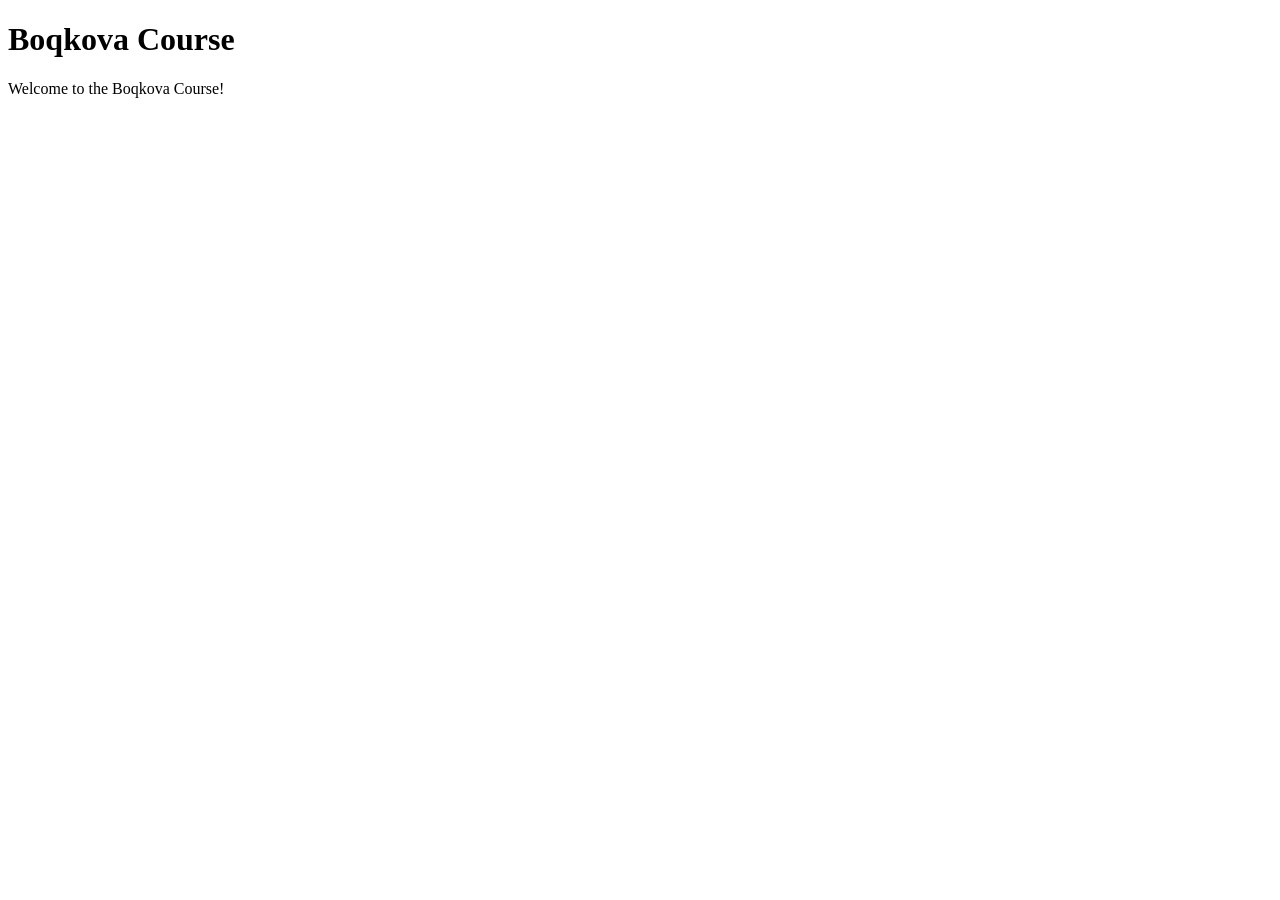
==== index.html @ 5379ef70 "Initial commit" ====
<!DOCTYPE html>
<html lang="en">
<head>
    <meta charset="UTF-8">
    <meta name="viewport" content="width=device-width, initial-scale=1.0">
    <title>Boqkova Course</title>
</head>
<body>
    <h1>Boqkova Course</h1>
    <p>Welcome to the Boqkova Course!</p>
</body>
</html>
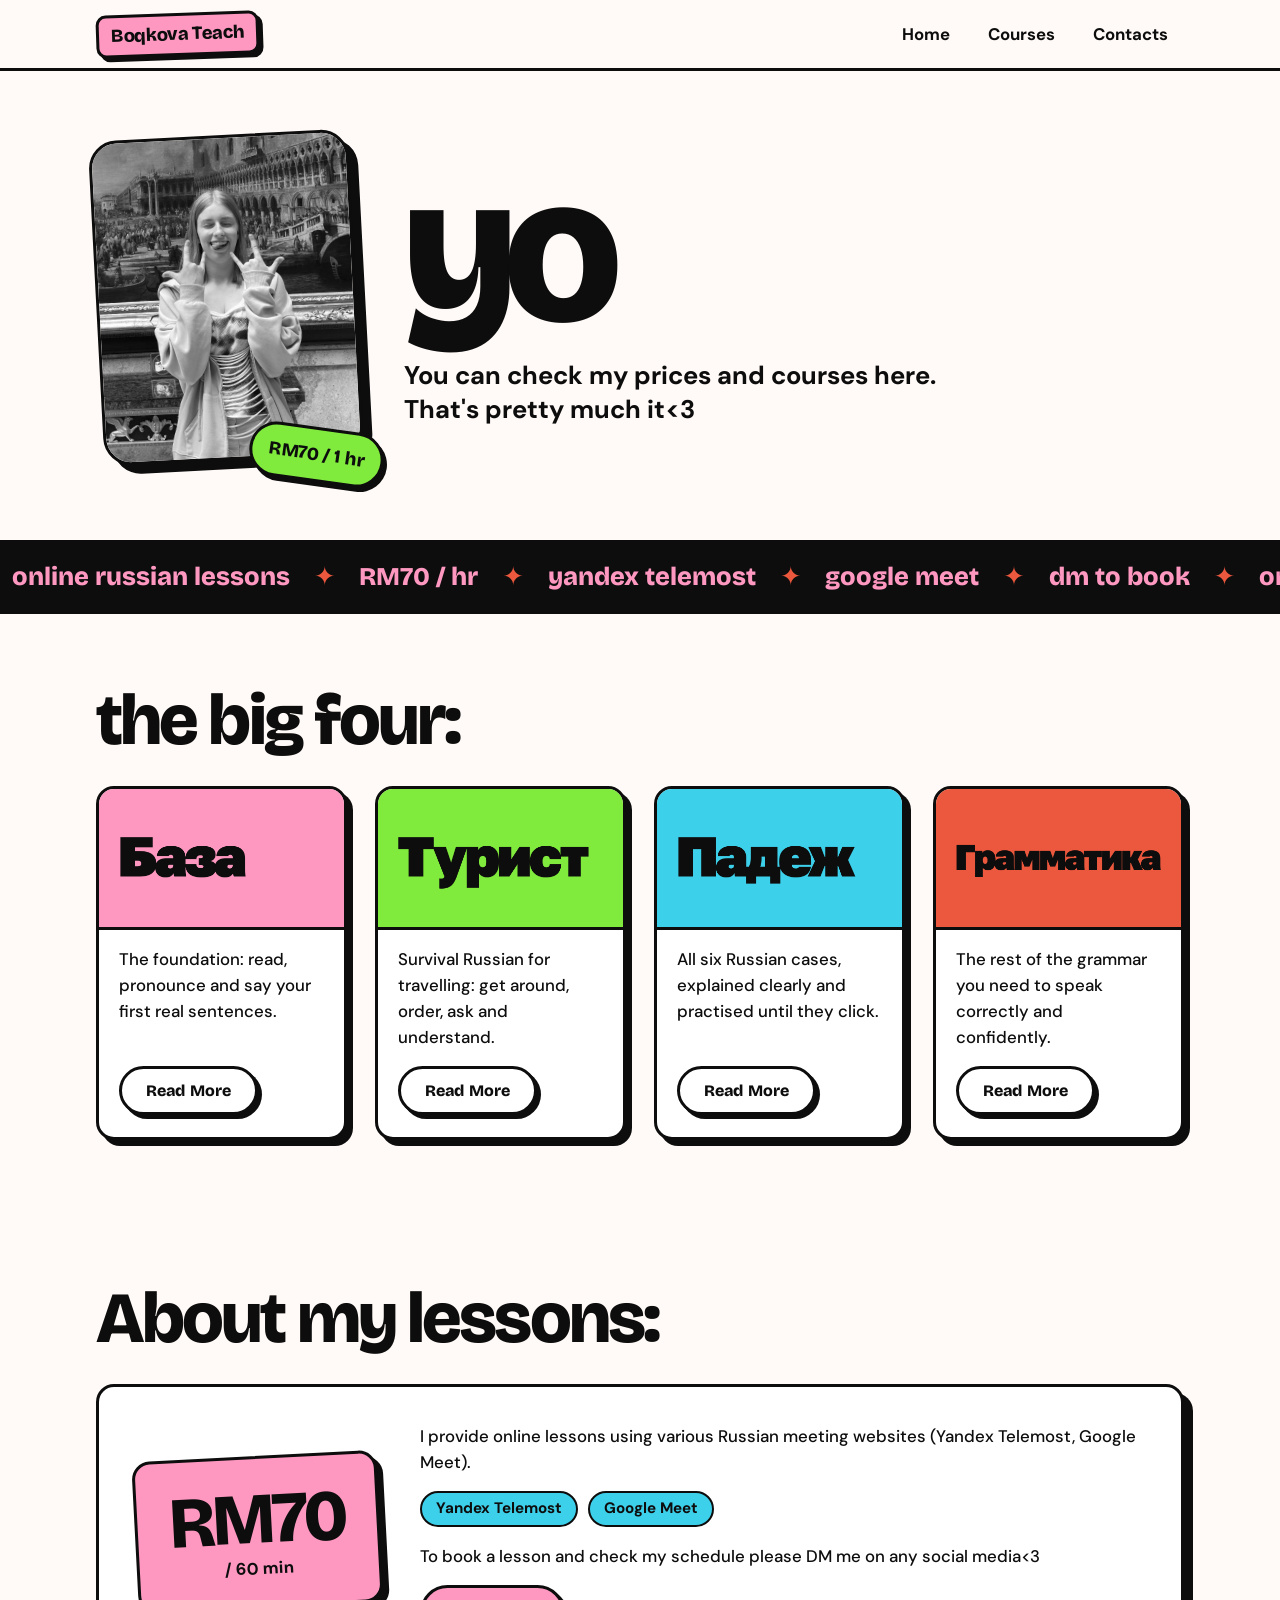
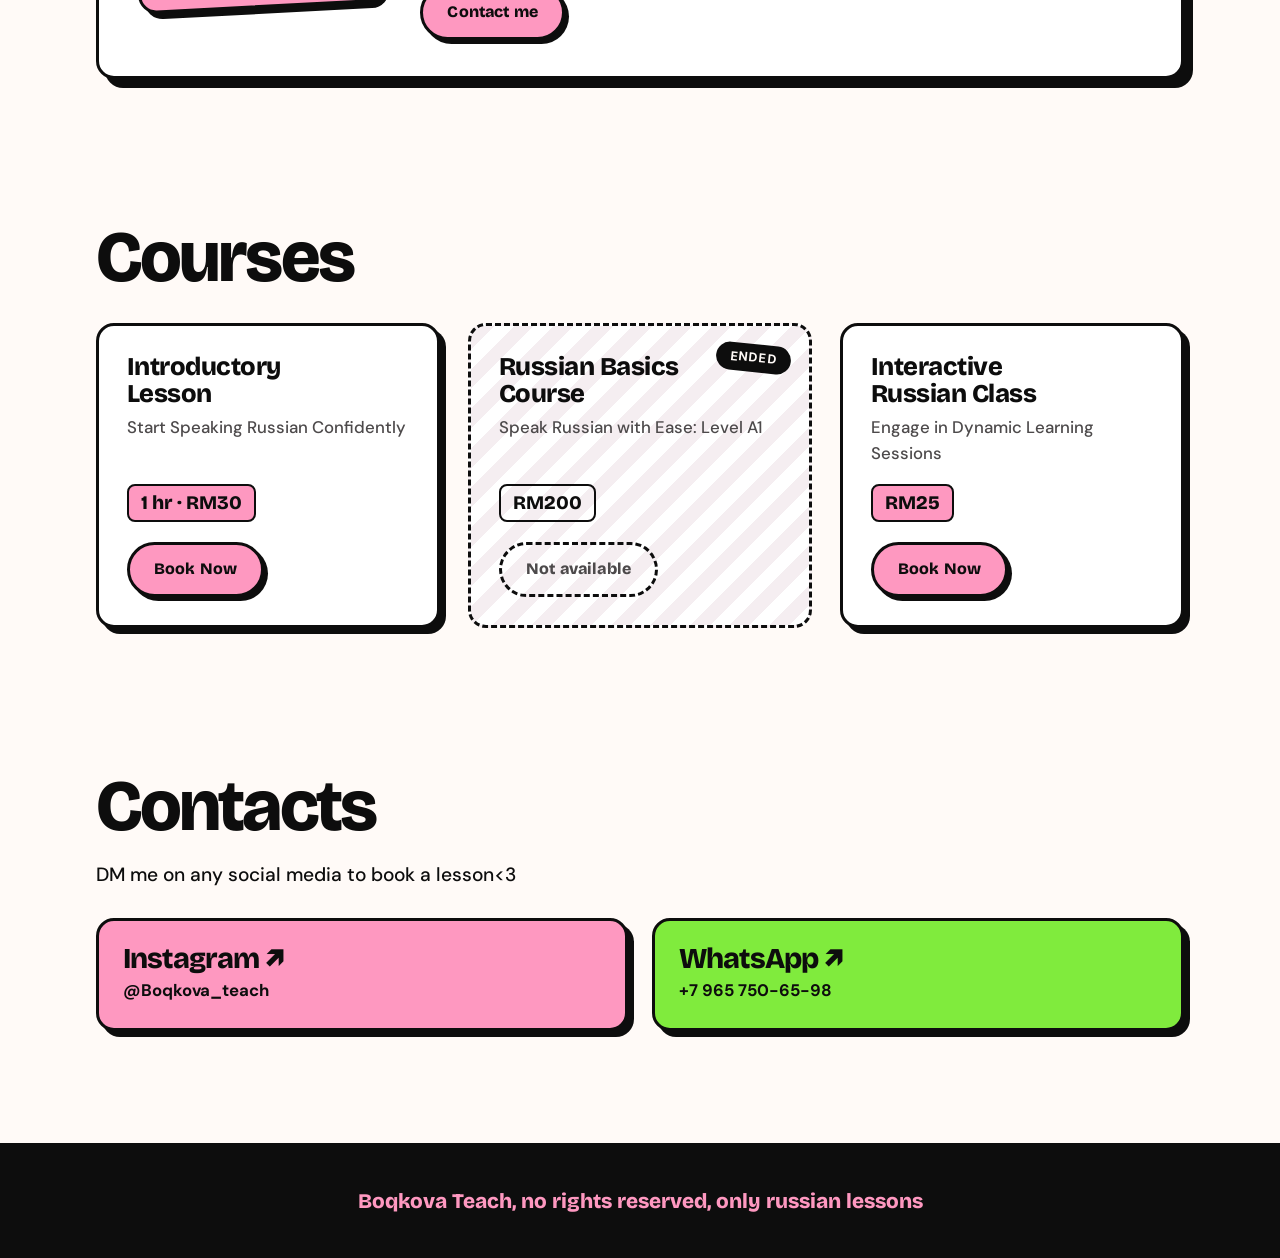
==== commit 132080cb: "Initial commit from Kates prompts from claude" ====
--- a/index.html
+++ b/index.html
@@ -3,10 +3,47 @@
 <head>
     <meta charset="UTF-8">
     <meta name="viewport" content="width=device-width, initial-scale=1.0">
-    <title>Boqkova Course</title>
+    <meta name="description" content="Online Russian lessons with Boqkova Teach.">
+    <title>Boqkova Teach</title>
+    <link rel="preconnect" href="https://fonts.googleapis.com">
+    <link rel="preconnect" href="https://fonts.gstatic.com" crossorigin>
+    <link rel="stylesheet" href="https://fonts.googleapis.com/css2?family=Bricolage+Grotesque:opsz,wght@12..96,700..800&family=Golos+Text:wght@800..900&family=DM+Sans:wght@400;500;600;700&display=swap">
+    <link rel="stylesheet" href="css/styles.css">
+
+    <!--
+        Scripts load in this order on purpose: content -> models -> components -> app.
+        A class must be loaded before any class that extends or uses it.
+    -->
+    <script defer src="js/data/site-data.js"></script>
+
+    <script defer src="js/models/Price.js"></script>
+    <script defer src="js/models/Duration.js"></script>
+    <script defer src="js/models/Offering.js"></script>
+    <script defer src="js/models/Pack.js"></script>
+    <script defer src="js/models/Course.js"></script>
+    <script defer src="js/models/LessonInfo.js"></script>
+    <script defer src="js/models/SocialLink.js"></script>
+
+    <script defer src="js/components/Component.js"></script>
+    <script defer src="js/components/Section.js"></script>
+    <script defer src="js/components/Header.js"></script>
+    <script defer src="js/components/HeroSection.js"></script>
+    <script defer src="js/components/Marquee.js"></script>
+    <script defer src="js/components/PackCard.js"></script>
+    <script defer src="js/components/PackDetail.js"></script>
+    <script defer src="js/components/PackSection.js"></script>
+    <script defer src="js/components/LessonSection.js"></script>
+    <script defer src="js/components/CourseCard.js"></script>
+    <script defer src="js/components/CourseSection.js"></script>
+    <script defer src="js/components/ContactSection.js"></script>
+    <script defer src="js/components/Footer.js"></script>
+    <script defer src="js/components/Modal.js"></script>
+
+    <script defer src="js/App.js"></script>
+    <script defer src="js/main.js"></script>
 </head>
 <body>
-    <h1>Boqkova Course</h1>
-    <p>Welcome to the Boqkova Course!</p>
+    <div id="app"></div>
+    <noscript>Please enable JavaScript to view this website.</noscript>
 </body>
-</html>+</html>
--- a/css/styles.css
+++ b/css/styles.css
@@ -0,0 +1,708 @@
+/* ---------- Theme ---------- */
+:root {
+  --bg: #fffaf7;
+  --surface: #ffffff;
+  --ink: #0d0d0d;
+  --muted: #4d4a4b;
+  --pink: #fe98c0;
+  --green: #80eb3d;
+  --blue: #3dd0eb;
+  --red: #eb583d;
+
+  --border: 3px solid var(--ink);
+  --radius: 18px;
+  --shadow: 6px 6px 0 var(--ink);
+  --shadow-sm: 4px 4px 0 var(--ink);
+  --shadow-lg: 9px 9px 0 var(--ink);
+
+  /* Bricolage has no Cyrillic, so any Russian text in headings falls back to Golos Text (also used in the pack images). */
+  --font-display: "Bricolage Grotesque", "Golos Text", "Arial Black", system-ui, sans-serif;
+  --font-body: "DM Sans", system-ui, -apple-system, "Segoe UI", sans-serif;
+  --max-width: 1120px;
+  color-scheme: light;
+}
+
+/* ---------- Base ---------- */
+*,
+*::before,
+*::after {
+  box-sizing: border-box;
+}
+
+html {
+  scroll-behavior: smooth;
+  scroll-padding-top: 84px;
+}
+
+body {
+  margin: 0;
+  background: var(--bg);
+  color: var(--ink);
+  font-family: var(--font-body);
+  font-size: 1.05rem;
+  line-height: 1.55;
+  -webkit-font-smoothing: antialiased;
+}
+
+img {
+  max-width: 100%;
+}
+
+a {
+  color: inherit;
+}
+
+::selection {
+  background: var(--pink);
+  color: var(--ink);
+}
+
+.container {
+  max-width: var(--max-width);
+  margin: 0 auto;
+  padding: 0 16px;
+}
+
+.muted {
+  color: var(--muted);
+}
+
+/* ---------- Buttons ---------- */
+.btn {
+  display: inline-block;
+  padding: 12px 24px;
+  border: var(--border);
+  border-radius: 999px;
+  background: var(--pink);
+  color: var(--ink);
+  font-family: var(--font-display);
+  font-size: 1rem;
+  font-weight: 800;
+  letter-spacing: 0.01em;
+  text-decoration: none;
+  cursor: pointer;
+  box-shadow: var(--shadow-sm);
+  transition: transform 0.12s ease, box-shadow 0.12s ease;
+}
+
+.btn:hover {
+  transform: translate(-2px, -2px);
+  box-shadow: var(--shadow);
+}
+
+.btn:active {
+  transform: translate(3px, 3px);
+  box-shadow: 0 0 0 var(--ink);
+}
+
+.btn:focus-visible,
+.nav__link:focus-visible,
+.contact-card:focus-visible,
+.modal__close:focus-visible {
+  outline: 3px dashed var(--ink);
+  outline-offset: 4px;
+}
+
+.btn--ghost {
+  background: var(--surface);
+  color: var(--ink);
+  box-shadow: var(--shadow-sm);
+}
+
+.btn--ghost:hover {
+  box-shadow: var(--shadow);
+}
+
+.btn--ghost:active {
+  box-shadow: 0 0 0 var(--ink);
+}
+
+.btn--disabled,
+.btn--disabled:hover,
+.btn--disabled:active {
+  background: transparent;
+  color: var(--muted);
+  border-style: dashed;
+  box-shadow: none;
+  transform: none;
+  cursor: not-allowed;
+}
+
+/* ---------- Header ---------- */
+.header {
+  position: sticky;
+  top: 0;
+  z-index: 10;
+  background: var(--bg);
+  border-bottom: var(--border);
+}
+
+.header__inner {
+  display: flex;
+  align-items: center;
+  justify-content: space-between;
+  gap: 12px 24px;
+  min-height: 68px;
+  padding-block: 12px;
+  flex-wrap: wrap;
+}
+
+.header__brand {
+  padding: 4px 12px;
+  border: var(--border);
+  border-radius: 10px;
+  background: var(--pink);
+  box-shadow: var(--shadow-sm);
+  font-family: var(--font-display);
+  font-size: 1.15rem;
+  font-weight: 800;
+  letter-spacing: -0.02em;
+  text-decoration: none;
+  transform: rotate(-2deg);
+}
+
+.nav {
+  display: flex;
+  flex-wrap: wrap;
+  gap: 6px;
+}
+
+.nav__link {
+  padding: 6px 14px;
+  border: 2px solid transparent;
+  border-radius: 999px;
+  font-weight: 700;
+  text-decoration: none;
+  transition: background 0.12s ease, border-color 0.12s ease;
+}
+
+.nav__link:hover {
+  background: var(--surface);
+  border-color: var(--ink);
+}
+
+/* ---------- Marquee ---------- */
+.marquee {
+  display: flex;
+  overflow: hidden;
+  border-block: var(--border);
+  background: var(--ink);
+  color: var(--pink);
+  font-family: var(--font-display);
+  font-size: clamp(1.1rem, 3vw, 1.6rem);
+  font-weight: 800;
+  white-space: nowrap;
+  user-select: none;
+}
+
+.marquee__track {
+  display: flex;
+  flex-shrink: 0;
+  align-items: center;
+  gap: 24px;
+  padding: 14px 12px;
+  animation: marquee 28s linear infinite;
+}
+
+.marquee__star {
+  color: var(--red);
+}
+
+@keyframes marquee {
+  to {
+    transform: translateX(-100%);
+  }
+}
+
+@media (prefers-reduced-motion: reduce) {
+  .marquee__track {
+    animation: none;
+  }
+
+  html {
+    scroll-behavior: auto;
+  }
+}
+
+/* ---------- Sections ---------- */
+.section {
+  padding: 72px 0;
+}
+
+.section__heading {
+  margin: 0 0 32px;
+  font-family: var(--font-display);
+  font-size: clamp(2.4rem, 7vw, 4.5rem);
+  font-weight: 800;
+  line-height: 0.95;
+  letter-spacing: -0.04em;
+}
+
+.section__lead {
+  margin: -12px 0 28px;
+  font-size: 1.2rem;
+  font-weight: 500;
+}
+
+/* ---------- Hero ---------- */
+.section--home {
+  padding: 64px 0 80px;
+}
+
+.hero {
+  display: flex;
+  align-items: center;
+  gap: 48px;
+}
+
+.hero__media {
+  position: relative;
+  flex-shrink: 0;
+}
+
+.hero__avatar {
+  display: block;
+  width: 260px;
+  aspect-ratio: 4 / 5;
+  border: var(--border);
+  border-radius: 28px;
+  background: var(--surface);
+  object-fit: cover;
+  box-shadow: var(--shadow-lg);
+  transform: rotate(-3deg);
+}
+
+.hero__avatar--letter {
+  display: grid;
+  place-items: center;
+  background: linear-gradient(135deg, var(--pink), var(--blue));
+  font-family: var(--font-display);
+  font-size: 9rem;
+  font-weight: 800;
+  line-height: 1;
+}
+
+.hero__sticker {
+  position: absolute;
+  right: -28px;
+  bottom: -22px;
+  padding: 10px 16px;
+  border: var(--border);
+  border-radius: 999px;
+  background: var(--green);
+  box-shadow: var(--shadow-sm);
+  font-family: var(--font-display);
+  font-size: 1.15rem;
+  font-weight: 800;
+  white-space: nowrap;
+  transform: rotate(8deg);
+}
+
+.hero__greeting {
+  margin: 0;
+  font-family: var(--font-display);
+  font-size: clamp(6rem, 22vw, 13rem);
+  font-weight: 800;
+  line-height: 0.8;
+  letter-spacing: -0.06em;
+}
+
+.hero__lead {
+  max-width: 30ch;
+  margin: 24px 0 0;
+  font-size: clamp(1.2rem, 2.6vw, 1.6rem);
+  font-weight: 700;
+  line-height: 1.3;
+}
+
+/* ---------- Packs ---------- */
+.pack-grid {
+  display: grid;
+  grid-template-columns: repeat(auto-fit, minmax(230px, 1fr));
+  gap: 28px;
+}
+
+.pack-card {
+  display: flex;
+  flex-direction: column;
+  gap: 16px;
+  padding: 0 0 22px;
+  border: var(--border);
+  border-radius: var(--radius);
+  background: var(--surface);
+  overflow: hidden;
+  box-shadow: var(--shadow);
+  transition: transform 0.15s ease, box-shadow 0.15s ease;
+}
+
+.pack-card:hover {
+  transform: translate(-3px, -3px) rotate(-1deg);
+  box-shadow: var(--shadow-lg);
+}
+
+.pack-card__banner {
+  display: flex;
+  align-items: flex-end;
+  min-height: 150px;
+  padding: 18px 20px;
+  border-bottom: var(--border);
+  background: var(--pack-color);
+}
+
+.pack-card__banner--image {
+  display: block;
+  min-height: 0;
+  margin: 0;
+  padding: 0;
+}
+
+.pack-card__image,
+.pack-detail__image {
+  display: block;
+  width: 100%;
+  aspect-ratio: 16 / 9;
+  object-fit: cover;
+}
+
+.pack-card__title {
+  margin: 0;
+  font-family: var(--font-display);
+  font-size: 2rem;
+  font-weight: 800;
+  line-height: 0.95;
+  letter-spacing: -0.03em;
+}
+
+.pack-card__summary {
+  flex: 1;
+  margin: 0;
+  padding: 0 20px;
+  font-weight: 500;
+}
+
+.pack-card .btn {
+  align-self: flex-start;
+  margin-left: 20px;
+}
+
+/* ---------- Lessons ---------- */
+.lesson-info {
+  display: grid;
+  grid-template-columns: auto 1fr;
+  gap: 40px;
+  align-items: center;
+  padding: 36px;
+  border: var(--border);
+  border-radius: var(--radius);
+  background: var(--surface);
+  box-shadow: var(--shadow-lg);
+}
+
+.lesson-info__price {
+  display: flex;
+  flex-direction: column;
+  align-items: center;
+  padding: 24px 32px;
+  border: var(--border);
+  border-radius: var(--radius);
+  background: var(--pink);
+  box-shadow: var(--shadow);
+  transform: rotate(-3deg);
+}
+
+.lesson-info__amount {
+  font-family: var(--font-display);
+  font-size: clamp(3rem, 8vw, 4.5rem);
+  font-weight: 800;
+  line-height: 1;
+  letter-spacing: -0.04em;
+}
+
+.lesson-info__per {
+  font-weight: 700;
+}
+
+.lesson-info__text p {
+  margin: 0 0 16px;
+  font-weight: 500;
+}
+
+.chips {
+  display: flex;
+  flex-wrap: wrap;
+  gap: 10px;
+  margin: 0 0 16px;
+  padding: 0;
+  list-style: none;
+}
+
+.chip {
+  padding: 4px 14px;
+  border: 2px solid var(--ink);
+  border-radius: 999px;
+  background: var(--blue);
+  font-size: 0.95rem;
+  font-weight: 700;
+}
+
+/* ---------- Courses ---------- */
+.course-grid {
+  display: grid;
+  grid-template-columns: repeat(auto-fit, minmax(260px, 1fr));
+  gap: 28px;
+}
+
+.course-card {
+  position: relative;
+  display: flex;
+  flex-direction: column;
+  padding: 28px;
+  border: var(--border);
+  border-radius: var(--radius);
+  background: var(--surface);
+  box-shadow: var(--shadow);
+}
+
+.course-card--ended {
+  background: repeating-linear-gradient(-45deg, var(--surface) 0 14px, #f5eef1 14px 28px);
+  box-shadow: none;
+  border-style: dashed;
+}
+
+.course-card__title {
+  margin: 0 0 6px;
+  padding-right: 64px;
+  font-family: var(--font-display);
+  font-size: 1.6rem;
+  font-weight: 800;
+  line-height: 1.05;
+  letter-spacing: -0.02em;
+}
+
+.course-card__tagline {
+  flex: 1;
+  margin: 0 0 18px;
+  color: var(--muted);
+  font-weight: 500;
+}
+
+.course-card__meta {
+  align-self: flex-start;
+  margin: 0 0 20px;
+  padding: 2px 12px;
+  border: 2px solid var(--ink);
+  border-radius: 8px;
+  background: var(--pink);
+  font-family: var(--font-display);
+  font-size: 1.2rem;
+  font-weight: 800;
+}
+
+.course-card--ended .course-card__meta {
+  background: transparent;
+}
+
+.course-card .btn {
+  align-self: flex-start;
+}
+
+.badge {
+  position: absolute;
+  top: 18px;
+  right: 18px;
+  padding: 2px 12px;
+  border: 2px solid var(--ink);
+  border-radius: 999px;
+  background: var(--ink);
+  color: var(--bg);
+  font-size: 0.8rem;
+  font-weight: 800;
+  text-transform: uppercase;
+  letter-spacing: 0.06em;
+  transform: rotate(6deg);
+}
+
+/* ---------- Contacts ---------- */
+.contact-list {
+  display: grid;
+  grid-template-columns: repeat(auto-fit, minmax(240px, 1fr));
+  gap: 24px;
+  margin: 0;
+  padding: 0;
+  list-style: none;
+}
+
+.contact-list li:nth-child(4n + 1) .contact-card { background: var(--pink); }
+.contact-list li:nth-child(4n + 2) .contact-card { background: var(--green); }
+.contact-list li:nth-child(4n + 3) .contact-card { background: var(--blue); }
+.contact-list li:nth-child(4n + 4) .contact-card { background: var(--red); }
+
+.contact-card {
+  display: flex;
+  flex-direction: column;
+  gap: 4px;
+  padding: 24px;
+  border: var(--border);
+  border-radius: var(--radius);
+  box-shadow: var(--shadow);
+  text-decoration: none;
+  transition: transform 0.12s ease, box-shadow 0.12s ease;
+}
+
+.contact-card:hover {
+  transform: translate(-3px, -3px);
+  box-shadow: var(--shadow-lg);
+}
+
+.contact-card__platform {
+  font-family: var(--font-display);
+  font-size: 1.8rem;
+  font-weight: 800;
+  line-height: 1;
+  letter-spacing: -0.03em;
+}
+
+.contact-card__platform::after {
+  content: " ↗";
+}
+
+.contact-card__handle {
+  font-weight: 700;
+  overflow-wrap: anywhere;
+}
+
+/* ---------- Footer ---------- */
+.footer {
+  margin-top: 40px;
+  padding: 40px 0;
+  border-top: var(--border);
+  background: var(--ink);
+  color: var(--pink);
+  font-family: var(--font-display);
+  font-size: clamp(1rem, 2.5vw, 1.3rem);
+  font-weight: 800;
+  text-align: center;
+}
+
+/* ---------- Modal ---------- */
+.modal {
+  width: min(580px, calc(100vw - 32px));
+  padding: 0;
+  border: var(--border);
+  border-radius: var(--radius);
+  background: var(--surface);
+  color: var(--ink);
+  box-shadow: var(--shadow-lg);
+}
+
+.modal::backdrop {
+  background: rgba(13, 13, 13, 0.55);
+  backdrop-filter: blur(3px);
+}
+
+.modal__inner {
+  position: relative;
+  padding: 32px;
+}
+
+.modal__close {
+  position: absolute;
+  top: 14px;
+  right: 14px;
+  width: 40px;
+  height: 40px;
+  border: var(--border);
+  border-radius: 50%;
+  background: var(--surface);
+  color: var(--ink);
+  font-size: 1.5rem;
+  font-weight: 800;
+  line-height: 1;
+  cursor: pointer;
+}
+
+.modal__close:hover {
+  background: var(--pink);
+}
+
+.pack-detail__title {
+  display: inline-block;
+  margin: 0 0 16px;
+  padding: 6px 16px;
+  border: var(--border);
+  border-radius: 12px;
+  background: var(--pack-color);
+  box-shadow: var(--shadow-sm);
+  font-family: var(--font-display);
+  font-size: 1.8rem;
+  font-weight: 800;
+  letter-spacing: -0.03em;
+  transform: rotate(-2deg);
+}
+
+.pack-detail__media {
+  margin: 36px 0 20px;
+  border: var(--border);
+  border-radius: 12px;
+  overflow: hidden;
+  box-shadow: var(--shadow-sm);
+  transform: rotate(-1.5deg);
+}
+
+.pack-detail h4 {
+  margin: 20px 0 8px;
+  font-family: var(--font-display);
+  font-size: 1.2rem;
+  font-weight: 800;
+}
+
+.pack-detail__list {
+  margin: 0 0 20px;
+  padding: 0;
+  list-style: none;
+}
+
+.pack-detail__list li {
+  padding: 6px 0;
+  font-weight: 600;
+}
+
+.pack-detail__list li::before {
+  content: "✦ ";
+  color: var(--red);
+}
+
+/* ---------- Mobile ---------- */
+@media (max-width: 720px) {
+  .hero {
+    flex-direction: column;
+    align-items: flex-start;
+    gap: 40px;
+  }
+
+  .hero__avatar {
+    width: 210px;
+  }
+
+  .hero__avatar--letter {
+    font-size: 7rem;
+  }
+
+  .hero__sticker {
+    right: -24px;
+  }
+
+  .lesson-info {
+    grid-template-columns: 1fr;
+    gap: 28px;
+    padding: 24px;
+  }
+
+  .lesson-info__price {
+    justify-self: start;
+  }
+
+  .section {
+    padding: 52px 0;
+  }
+}
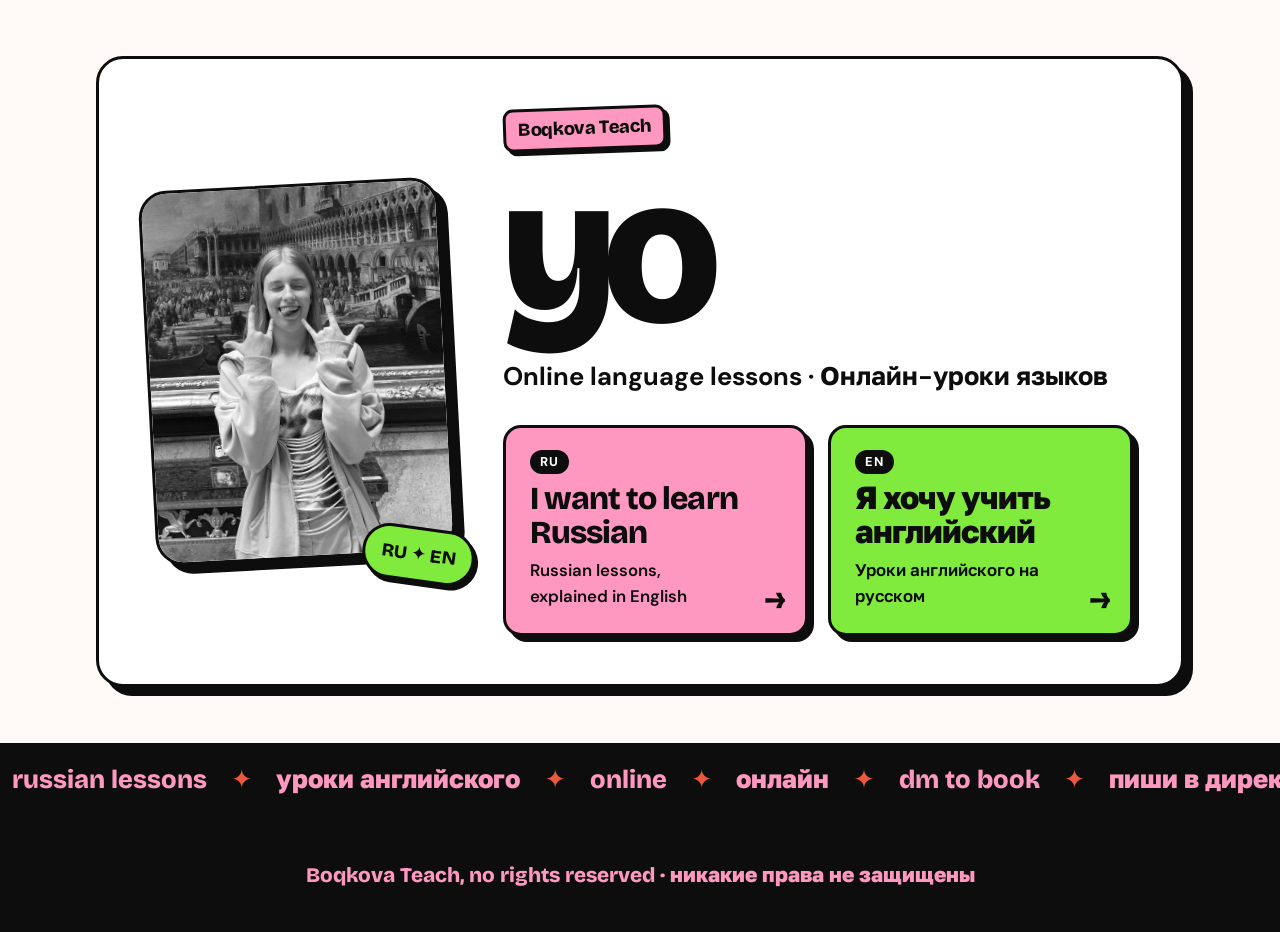
==== commit 17ee6c56: "Added more content, and russian version of the website" ====
--- a/index.html
+++ b/index.html
@@ -3,47 +3,32 @@
 <head>
     <meta charset="UTF-8">
     <meta name="viewport" content="width=device-width, initial-scale=1.0">
-    <meta name="description" content="Online Russian lessons with Boqkova Teach.">
-    <title>Boqkova Teach</title>
+    <meta name="description" content="Online Russian and English lessons with Boqkova Teach. Онлайн-уроки русского и английского.">
+    <title>Boqkova Teach · Russian &amp; English lessons</title>
     <link rel="preconnect" href="https://fonts.googleapis.com">
     <link rel="preconnect" href="https://fonts.gstatic.com" crossorigin>
-    <link rel="stylesheet" href="https://fonts.googleapis.com/css2?family=Bricolage+Grotesque:opsz,wght@12..96,700..800&family=Golos+Text:wght@800..900&family=DM+Sans:wght@400;500;600;700&display=swap">
+    <link rel="stylesheet" href="https://fonts.googleapis.com/css2?family=Bricolage+Grotesque:opsz,wght@12..96,700..800&family=Golos+Text:wght@400..900&family=DM+Sans:wght@400;500;600;700&display=swap">
     <link rel="stylesheet" href="css/styles.css">
 
-    <!--
-        Scripts load in this order on purpose: content -> models -> components -> app.
-        A class must be loaded before any class that extends or uses it.
-    -->
-    <script defer src="js/data/site-data.js"></script>
+    <!-- Intro page: visitors choose which language website to open. -->
+    <script defer src="js/data/intro-data.js"></script>
 
-    <script defer src="js/models/Price.js"></script>
-    <script defer src="js/models/Duration.js"></script>
-    <script defer src="js/models/Offering.js"></script>
-    <script defer src="js/models/Pack.js"></script>
-    <script defer src="js/models/Course.js"></script>
-    <script defer src="js/models/LessonInfo.js"></script>
-    <script defer src="js/models/SocialLink.js"></script>
+    <script defer src="js/models/LanguageChoice.js"></script>
 
     <script defer src="js/components/Component.js"></script>
-    <script defer src="js/components/Section.js"></script>
-    <script defer src="js/components/Header.js"></script>
-    <script defer src="js/components/HeroSection.js"></script>
     <script defer src="js/components/Marquee.js"></script>
-    <script defer src="js/components/PackCard.js"></script>
-    <script defer src="js/components/PackDetail.js"></script>
-    <script defer src="js/components/PackSection.js"></script>
-    <script defer src="js/components/LessonSection.js"></script>
-    <script defer src="js/components/CourseCard.js"></script>
-    <script defer src="js/components/CourseSection.js"></script>
-    <script defer src="js/components/ContactSection.js"></script>
     <script defer src="js/components/Footer.js"></script>
-    <script defer src="js/components/Modal.js"></script>
+    <script defer src="js/components/ChoiceButton.js"></script>
+    <script defer src="js/components/IntroBanner.js"></script>
 
-    <script defer src="js/App.js"></script>
-    <script defer src="js/main.js"></script>
+    <script defer src="js/IntroApp.js"></script>
+    <script defer src="js/intro-main.js"></script>
 </head>
-<body>
+<body class="page-intro">
     <div id="app"></div>
-    <noscript>Please enable JavaScript to view this website.</noscript>
+    <noscript>
+        <a href="learn-russian.html">I want to learn Russian</a> ·
+        <a href="learn-english.html">Я хочу учить английский</a>
+    </noscript>
 </body>
 </html>
--- a/css/styles.css
+++ b/css/styles.css
@@ -17,7 +17,7 @@
 
   /* Bricolage has no Cyrillic, so any Russian text in headings falls back to Golos Text (also used in the pack images). */
   --font-display: "Bricolage Grotesque", "Golos Text", "Arial Black", system-ui, sans-serif;
-  --font-body: "DM Sans", system-ui, -apple-system, "Segoe UI", sans-serif;
+  --font-body: "DM Sans", "Golos Text", system-ui, -apple-system, "Segoe UI", sans-serif;
   --max-width: 1120px;
   color-scheme: light;
 }
@@ -706,3 +706,163 @@
     padding: 52px 0;
   }
 }
+
+/* ---------- Courses: subheadings ---------- */
+.section__subheading {
+  margin: 0 0 24px;
+  font-family: var(--font-display);
+  font-size: clamp(1.6rem, 4vw, 2.4rem);
+  font-weight: 800;
+  line-height: 1;
+  letter-spacing: -0.03em;
+}
+
+.pack-grid + .section__subheading,
+.pack-grid + .course-grid {
+  margin-top: 64px;
+}
+
+/* ---------- Language switch in the menu ---------- */
+.nav__link--switch {
+  border-color: var(--ink);
+  background: var(--green);
+  box-shadow: 3px 3px 0 var(--ink);
+}
+
+.nav__link--switch:hover {
+  background: var(--green);
+  transform: translate(-1px, -1px);
+  box-shadow: 4px 4px 0 var(--ink);
+}
+
+/* ---------- Intro page (language chooser) ---------- */
+.page-intro #app {
+  display: flex;
+  flex-direction: column;
+  min-height: 100vh;
+}
+
+.page-intro .footer {
+  margin-top: 0;
+}
+
+.intro {
+  flex: 1;
+  display: flex;
+  align-items: center;
+  width: 100%;
+  padding-block: 56px;
+}
+
+.intro-banner {
+  display: grid;
+  grid-template-columns: auto 1fr;
+  gap: 56px;
+  align-items: center;
+  width: 100%;
+  padding: 48px;
+  border: var(--border);
+  border-radius: calc(var(--radius) * 1.5);
+  background: var(--surface);
+  box-shadow: var(--shadow-lg);
+}
+
+.intro-banner__media .hero__avatar {
+  width: 300px;
+}
+
+.intro-banner__brand {
+  display: inline-block;
+  margin-bottom: 20px;
+}
+
+.intro-banner .hero__lead {
+  max-width: none;
+  margin-bottom: 32px;
+}
+
+.intro-banner__choices {
+  display: grid;
+  grid-template-columns: repeat(auto-fit, minmax(240px, 1fr));
+  gap: 20px;
+}
+
+.choice {
+  position: relative;
+  display: flex;
+  flex-direction: column;
+  align-items: flex-start;
+  gap: 8px;
+  padding: 22px 64px 24px 24px;
+  border: var(--border);
+  border-radius: var(--radius);
+  background: var(--choice-color);
+  box-shadow: var(--shadow);
+  color: var(--ink);
+  text-decoration: none;
+  transition: transform 0.12s ease, box-shadow 0.12s ease;
+}
+
+.choice:hover {
+  transform: translate(-3px, -3px) rotate(-1deg);
+  box-shadow: var(--shadow-lg);
+}
+
+.choice:active {
+  transform: translate(3px, 3px);
+  box-shadow: 0 0 0 var(--ink);
+}
+
+.choice:focus-visible {
+  outline: 3px dashed var(--ink);
+  outline-offset: 4px;
+}
+
+.choice__tag {
+  padding: 2px 10px;
+  border-radius: 999px;
+  background: var(--ink);
+  color: var(--surface);
+  font-size: 0.8rem;
+  font-weight: 800;
+  letter-spacing: 0.08em;
+}
+
+.choice__label {
+  font-family: var(--font-display);
+  font-size: clamp(1.5rem, 3vw, 2rem);
+  font-weight: 800;
+  line-height: 1.05;
+  letter-spacing: -0.03em;
+}
+
+.choice__sub {
+  font-weight: 600;
+}
+
+.choice__arrow {
+  position: absolute;
+  right: 20px;
+  bottom: 18px;
+  font-family: var(--font-display);
+  font-size: 2rem;
+  font-weight: 800;
+  line-height: 1;
+  transition: transform 0.12s ease;
+}
+
+.choice:hover .choice__arrow {
+  transform: translateX(4px);
+}
+
+@media (max-width: 880px) {
+  .intro-banner {
+    grid-template-columns: 1fr;
+    gap: 40px;
+    padding: 28px 24px 32px;
+  }
+
+  .intro-banner__media .hero__avatar {
+    width: 210px;
+  }
+}
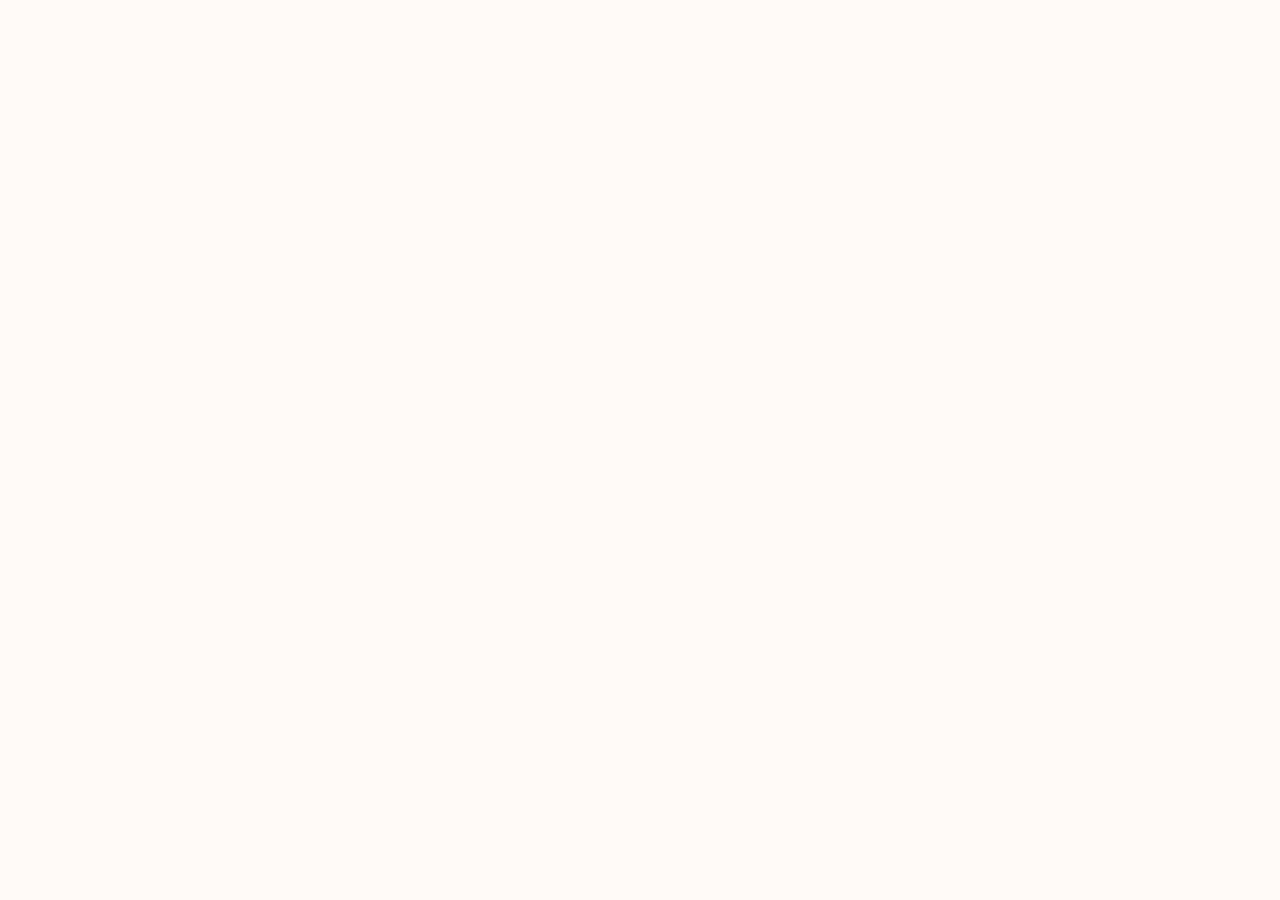
==== commit d849a086: "Clean transition for switching languages" ====
--- a/index.html
+++ b/index.html
@@ -16,6 +16,7 @@
     <script defer src="js/models/LanguageChoice.js"></script>
 
     <script defer src="js/components/Component.js"></script>
+    <script defer src="js/components/PageTransition.js"></script>
     <script defer src="js/components/Marquee.js"></script>
     <script defer src="js/components/Footer.js"></script>
     <script defer src="js/components/ChoiceButton.js"></script>
--- a/css/styles.css
+++ b/css/styles.css
@@ -117,17 +117,6 @@
   box-shadow: 0 0 0 var(--ink);
 }
 
-.btn--disabled,
-.btn--disabled:hover,
-.btn--disabled:active {
-  background: transparent;
-  color: var(--muted);
-  border-style: dashed;
-  box-shadow: none;
-  transform: none;
-  cursor: not-allowed;
-}
-
 /* ---------- Header ---------- */
 .header {
   position: sticky;
@@ -443,83 +432,6 @@
   background: var(--blue);
   font-size: 0.95rem;
   font-weight: 700;
-}
-
-/* ---------- Courses ---------- */
-.course-grid {
-  display: grid;
-  grid-template-columns: repeat(auto-fit, minmax(260px, 1fr));
-  gap: 28px;
-}
-
-.course-card {
-  position: relative;
-  display: flex;
-  flex-direction: column;
-  padding: 28px;
-  border: var(--border);
-  border-radius: var(--radius);
-  background: var(--surface);
-  box-shadow: var(--shadow);
-}
-
-.course-card--ended {
-  background: repeating-linear-gradient(-45deg, var(--surface) 0 14px, #f5eef1 14px 28px);
-  box-shadow: none;
-  border-style: dashed;
-}
-
-.course-card__title {
-  margin: 0 0 6px;
-  padding-right: 64px;
-  font-family: var(--font-display);
-  font-size: 1.6rem;
-  font-weight: 800;
-  line-height: 1.05;
-  letter-spacing: -0.02em;
-}
-
-.course-card__tagline {
-  flex: 1;
-  margin: 0 0 18px;
-  color: var(--muted);
-  font-weight: 500;
-}
-
-.course-card__meta {
-  align-self: flex-start;
-  margin: 0 0 20px;
-  padding: 2px 12px;
-  border: 2px solid var(--ink);
-  border-radius: 8px;
-  background: var(--pink);
-  font-family: var(--font-display);
-  font-size: 1.2rem;
-  font-weight: 800;
-}
-
-.course-card--ended .course-card__meta {
-  background: transparent;
-}
-
-.course-card .btn {
-  align-self: flex-start;
-}
-
-.badge {
-  position: absolute;
-  top: 18px;
-  right: 18px;
-  padding: 2px 12px;
-  border: 2px solid var(--ink);
-  border-radius: 999px;
-  background: var(--ink);
-  color: var(--bg);
-  font-size: 0.8rem;
-  font-weight: 800;
-  text-transform: uppercase;
-  letter-spacing: 0.06em;
-  transform: rotate(6deg);
 }
 
 /* ---------- Contacts ---------- */
@@ -717,10 +629,6 @@
   letter-spacing: -0.03em;
 }
 
-.pack-grid + .section__subheading,
-.pack-grid + .course-grid {
-  margin-top: 64px;
-}
 
 /* ---------- Language switch in the menu ---------- */
 .nav__link--switch {
@@ -866,3 +774,82 @@
     width: 210px;
   }
 }
+
+/* ---------- Page transition (stripe wipe between pages) ---------- */
+.page-transition {
+  position: fixed;
+  inset: 0;
+  z-index: 1000;
+  overflow: hidden;
+  pointer-events: none;
+}
+
+.page-transition[data-state] {
+  pointer-events: auto; /* block clicks while the wipe runs */
+}
+
+.page-transition__panel {
+  position: absolute;
+  inset: 0 -25%;
+  display: grid;
+  place-items: center;
+  transform: translateX(-130%) skewX(-12deg);
+  transition: none;
+}
+
+.page-transition__panel:nth-child(1) { background: var(--pink); }
+.page-transition__panel:nth-child(2) { background: var(--green); }
+.page-transition__panel:nth-child(3) { background: var(--blue); }
+.page-transition__panel:nth-child(4) { background: var(--ink); }
+
+/* Sweep in from the left, one stripe after another. */
+.page-transition[data-state="cover"] .page-transition__panel {
+  transform: translateX(0) skewX(-12deg);
+  transition: transform 0.52s cubic-bezier(0.77, 0, 0.18, 1) calc(var(--i) * 80ms);
+}
+
+/* The next page starts fully covered... */
+.page-transition[data-state="covered"] .page-transition__panel {
+  transform: translateX(0) skewX(-12deg);
+}
+
+/* ...then the stripes keep going off to the right, top stripe first. */
+.page-transition[data-state="reveal"] .page-transition__panel {
+  transform: translateX(130%) skewX(-12deg);
+  transition: transform 0.52s cubic-bezier(0.77, 0, 0.18, 1) calc(var(--rev) * 80ms);
+}
+
+.page-transition__label {
+  padding: 0 24px;
+  color: var(--pink);
+  font-family: var(--font-display);
+  font-size: clamp(3rem, 12vw, 9rem);
+  font-weight: 800;
+  letter-spacing: -0.05em;
+  line-height: 1;
+  white-space: nowrap;
+  /* Undo the stripe's skew so the text stands upright, then tilt it a little. */
+  transform: skewX(12deg) rotate(-4deg) scale(0.7);
+  opacity: 0;
+}
+
+.page-transition[data-state="cover"] .page-transition__label {
+  animation: transition-pop 0.4s cubic-bezier(0.34, 1.56, 0.64, 1) 0.3s both;
+}
+
+.page-transition[data-state="covered"] .page-transition__label,
+.page-transition[data-state="reveal"] .page-transition__label {
+  transform: skewX(12deg) rotate(-4deg) scale(1);
+  opacity: 1;
+}
+
+@keyframes transition-pop {
+  from {
+    transform: skewX(12deg) rotate(-12deg) scale(0.5);
+    opacity: 0;
+  }
+  to {
+    transform: skewX(12deg) rotate(-4deg) scale(1);
+    opacity: 1;
+  }
+}
